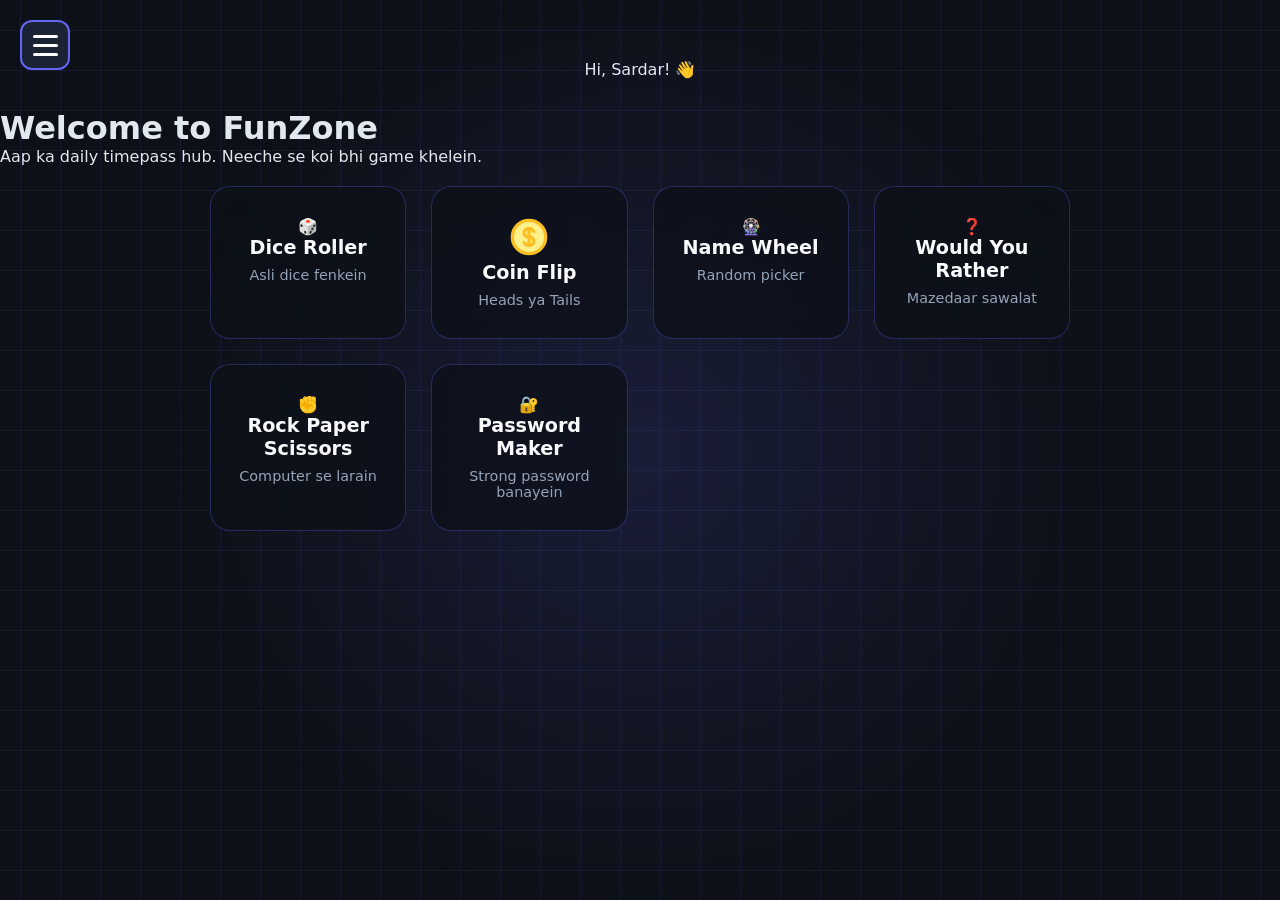
==== index.html @ 813f6669 "Update index.html" ====
<!DOCTYPE html>
<html lang="ur">
<head>
  <meta charset="UTF-8">
  <meta name="viewport" content="width=device-width, initial-scale=1">
  <title>FunZone — Dashboard</title>
  <link rel="icon" href="data:image/svg+xml,<svg xmlns=%22http://www.w3.org/2000/svg%22 viewBox=%220 0 100 100%22><text y=%22.9em%22 font-size=%2290%22>🎮</text></svg>">
  <link rel="stylesheet" href="style.css">
</head>
<body>

  <!-- SIDEBAR (Left Menu) -->
  <aside class="sidebar" id="sidebar">
    <div class="sidebar-logo">
      <span class="logo-icon">🎮</span> FunZone
    </div>
    
    <div class="sidebar-menu">
      <p class="menu-title">GENERAL</p>
      <a href="index.html" class="nav-link active">🏠 Home</a>
      <a href="dice/index.html" class="nav-link">🎲 Dice Roller</a>
      <a href="coin/index.html" class="nav-link">
        <!-- SVG Coin Icon taake har device par dikhe -->
        <svg width="18" height="18" viewBox="0 0 24 24" fill="none" stroke="currentColor" stroke-width="2" style="margin-right: 10px;"><circle cx="12" cy="12" r="10"></circle><path d="M12 6v12M15 9.5c0-1.5-1.5-2.5-3-2.5s-3 1-3 2.5 1.5 2.5 3 2.5 3 1 3 2.5-1.5 2.5-3 2.5-3-1-3-2.5"></path></svg>
        Coin Flip
      </a>
      <a href="wheel/index.html" class="nav-link">🎡 Name Wheel</a>
      <a href="wyr/index.html" class="nav-link">❓ Would You Rather</a>
      <a href="rps/index.html" class="nav-link">✊ Rock Paper Scissors</a>
      <a href="password/index.html" class="nav-link">🔐 Password Maker</a>

      <p class="menu-title" style="margin-top: 30px;">SETTINGS</p>
      
      <!-- Dark Mode Toggle -->
      <div class="theme-toggle-container">
        <span>🌙 Dark Mode</span>
        <label class="theme-switch">
          <input type="checkbox" id="themeCheckbox" onchange="toggleTheme()" checked>
          <span class="slider round"></span>
        </label>
      </div>
    </div>
  </aside>

  <!-- MAIN CONTENT AREA -->
  <main class="main-content">
    <!-- TOPBAR -->
    <header class="topbar">
      <button class="menu-btn" onclick="toggleSidebar()">
        <span></span><span></span><span></span>
      </button>
      <div class="topbar-right">
        <span class="user-profile">Hi, Sardar! 👋</span>
      </div>
    </header>

    <!-- DASHBOARD CONTENT -->
    <div class="content-wrapper">
      <h1 class="page-title">Welcome to FunZone</h1>
      <p class="page-subtitle">Aap ka daily timepass hub. Neeche se koi bhi game khelein.</p>

      <div class="grid">
        <a href="dice/index.html" class="card">
          <div class="card-icon">🎲</div>
          <h2>Dice Roller</h2>
          <p>Asli dice fenkein</p>
        </a>
        
        <a href="coin/index.html" class="card">
          <div class="card-icon">
            <!-- SVG Coin Icon -->
            <svg width="40" height="40" viewBox="0 0 24 24" fill="none" stroke="#fbbf24" stroke-width="2"><circle cx="12" cy="12" r="10" fill="#fef08a"></circle><path d="M12 6v12M15 9.5c0-1.5-1.5-2.5-3-2.5s-3 1-3 2.5 1.5 2.5 3 2.5 3 1 3 2.5-1.5 2.5-3 2.5-3-1-3-2.5"></path></svg>
          </div>
          <h2>Coin Flip</h2>
          <p>Heads ya Tails</p>
        </a>

        <a href="wheel/index.html" class="card">
          <div class="card-icon">🎡</div>
          <h2>Name Wheel</h2>
          <p>Random picker</p>
        </a>

        <a href="wyr/index.html" class="card">
          <div class="card-icon">❓</div>
          <h2>Would You Rather</h2>
          <p>Mazedaar sawalat</p>
        </a>

        <a href="rps/index.html" class="card">
          <div class="card-icon">✊</div>
          <h2>Rock Paper Scissors</h2>
          <p>Computer se larain</p>
        </a>

        <a href="password/index.html" class="card">
          <div class="card-icon">🔐</div>
          <h2>Password Maker</h2>
          <p>Strong password banayein</p>
        </a>
      </div>
    </div>
  </main>

  <!-- Overlay for Mobile -->
  <div class="overlay" id="overlay" onclick="toggleSidebar()"></div>

  <script>
    // Sidebar Toggle
    function toggleSidebar() {
      document.getElementById('sidebar').classList.toggle('active');
      document.getElementById('overlay').classList.toggle('active');
    }

    // Theme Toggle
    function toggleTheme() {
      const isDarkMode = document.getElementById('themeCheckbox').checked;
      if (isDarkMode) {
        document.body.classList.remove('light-mode');
        localStorage.setItem('theme', 'dark');
      } else {
        document.body.classList.add('light-mode');
        localStorage.setItem('theme', 'light');
      }
    }

    // Load Theme on Start
    window.onload = function() {
      const savedTheme = localStorage.getItem('theme');
      if (savedTheme === 'light') {
        document.body.classList.add('light-mode');
        document.getElementById('themeCheckbox').checked = false;
      }
    };
  </script>
</body>
</html>
---- style.css ----
* { margin: 0; padding: 0; box-sizing: border-box; }

/* --- DARK MODE (Default) --- */
body {
  font-family: 'Segoe UI', system-ui, sans-serif;
  background-color: #0d1117;
  color: #e2e8f0;
  min-height: 100vh;
  overflow-x: hidden;
  transition: background-color 0.4s, color 0.4s;
  
  background-image: 
    linear-gradient(rgba(99, 102, 241, 0.1) 1px, transparent 1px),
    linear-gradient(90deg, rgba(99, 102, 241, 0.1) 1px, transparent 1px);
  background-size: 40px 40px;
  background-position: center center;
  background-attachment: fixed;
}

body::before {
  content: ''; position: fixed; top: 50%; left: 50%; transform: translate(-50%, -50%);
  width: 100vw; height: 100vh; background: radial-gradient(circle at center, rgba(99, 102, 241, 0.15) 0%, transparent 60%);
  z-index: -1; pointer-events: none; transition: opacity 0.4s;
}

/* --- LIGHT MODE (Colourful) --- */
body.light-mode {
  background-color: #f0f4f8;
  color: #0f172a;
  background-image: 
    linear-gradient(rgba(99, 102, 241, 0.2) 1px, transparent 1px),
    linear-gradient(90deg, rgba(99, 102, 241, 0.2) 1px, transparent 1px),
    linear-gradient(135deg, #e0e7ff 0%, #fce7f3 100%);
}
body.light-mode::before { opacity: 0; }

/* --- CLEAN 3-LINES MENU BUTTON --- */
.menu-btn {
  position: fixed; 
  top: 20px; 
  left: 20px;
  width: 50px; 
  height: 50px;
  background: rgba(30, 41, 59, 0.8); 
  border: 2px solid #6366f1; 
  border-radius: 12px;
  display: flex; 
  flex-direction: column; 
  justify-content: center; 
  align-items: center;
  gap: 6px; 
  cursor: pointer;
  z-index: 90; 
  transition: 0.3s; 
  backdrop-filter: blur(5px);
}
.menu-btn span {
  display: block; 
  width: 25px; 
  height: 3px;
  background-color: white; 
  border-radius: 3px;
  transition: 0.3s;
}
.menu-btn:hover { background: #6366f1; transform: scale(1.05); }
body.light-mode .menu-btn { background: rgba(255, 255, 255, 0.8); }
body.light-mode .menu-btn span { background-color: #0f172a; }
body.light-mode .menu-btn:hover span { background-color: white; }

/* --- SIDEBAR (Left Side Menu) --- */
.sidebar {
  position: fixed; 
  top: 0; 
  left: -300px; /* Shuru mein screen se bahar chupa hua */
  width: 280px; 
  height: 100vh;
  background: rgba(15, 23, 42, 0.95); 
  backdrop-filter: blur(15px);
  border-right: 2px solid #6366f1;
  z-index: 100; 
  transition: left 0.3s ease-in-out;
  padding: 20px; 
  display: flex; 
  flex-direction: column;
}
.sidebar.active { left: 0; /* Khulne par screen par aayega */ }
body.light-mode .sidebar { background: rgba(255, 255, 255, 0.95); border-right: 2px solid #818cf8; color: #0f172a; }

.sidebar-header { display: flex; justify-content: space-between; align-items: center; margin-bottom: 30px; }
.sidebar-header h2 { font-size: 1.5rem; }
.close-btn { background: none; border: none; color: inherit; font-size: 1.5rem; cursor: pointer; transition: 0.2s; }
.close-btn:hover { color: #ef4444; }

.side-link {
  display: block; 
  color: #94a3b8; 
  text-decoration: none;
  padding: 15px 10px; 
  border-radius: 8px; 
  font-size: 1.1rem; 
  margin-bottom: 5px; 
  transition: 0.2s;
}
body.light-mode .side-link { color: #334155; }
.side-link:hover { background: rgba(99, 102, 241, 0.2); color: #818cf8; padding-left: 20px; }

/* --- OVERLAY (Peeche ka kala parda) --- */
.overlay {
  position: fixed; top: 0; left: 0; width: 100vw; height: 100vh;
  background: rgba(0, 0, 0, 0.6); z-index: 95;
  opacity: 0; pointer-events: none; transition: 0.3s;
}
.overlay.active { opacity: 1; pointer-events: all; }

/* --- THEME TOGGLE SWITCH (iPhone jaisa) --- */
.theme-switch-wrapper {
  display: flex; justify-content: space-between; align-items: center;
  font-size: 1.2rem; font-weight: bold; padding: 10px 5px;
}
.theme-switch { position: relative; display: inline-block; width: 60px; height: 34px; }
.theme-switch input { opacity: 0; width: 0; height: 0; }
.slider {
  position: absolute; cursor: pointer; top: 0; left: 0; right: 0; bottom: 0;
  background-color: #94a3b8; transition: .4s; border-radius: 34px;
}
.slider:before {
  position: absolute; content: ""; height: 26px; width: 26px;
  left: 4px; bottom: 4px; background-color: white;
  transition: .4s; border-radius: 50%; box-shadow: 0 2px 5px rgba(0,0,0,0.3);
}
input:checked + .slider { background-color: #6366f1; }
input:checked + .slider:before { transform: translateX(26px); }

/* --- HEADER --- */
header { text-align: center; padding: 60px 20px 30px; position: relative; z-index: 1; }
header h1 {
  font-size: 3.5rem; margin-bottom: 10px; font-weight: 800;
  background: linear-gradient(to right, #818cf8, #e879f9);
  -webkit-background-clip: text; -webkit-text-fill-color: transparent;
  text-shadow: 0 0 30px rgba(129, 140, 248, 0.3);
}
header p { color: #94a3b8; font-size: 1.2rem; letter-spacing: 1px; }
body.light-mode header p { color: #475569; }

/* --- CARDS & GRID --- */
.grid { display: grid; grid-template-columns: repeat(auto-fill, minmax(180px, 1fr)); gap: 25px; max-width: 900px; margin: 0 auto; padding: 20px; position: relative; z-index: 1; }

.card {
  background: rgba(13, 17, 23, 0.7); backdrop-filter: blur(10px);
  border-radius: 20px; padding: 30px 20px; text-align: center; text-decoration: none; color: inherit;
  border: 1px solid rgba(99, 102, 241, 0.3); transition: all 0.4s cubic-bezier(0.175, 0.885, 0.32, 1.275);
}
body.light-mode .card { background: rgba(255, 255, 255, 0.7); border-color: rgba(99, 102, 241, 0.2); box-shadow: 0 4px 15px rgba(0,0,0,0.05); }
.card:hover { transform: translateY(-10px); border-color: rgba(232, 121, 249, 0.8); box-shadow: 0 15px 30px rgba(0, 0, 0, 0.2), 0 0 20px rgba(99, 102, 241, 0.3); }
.card .icon { font-size: 3rem; display: block; margin-bottom: 15px; transition: transform 0.3s; }
.card:hover .icon { transform: scale(1.2) rotate(10deg); }
.card h2 { font-size: 1.2rem; margin-bottom: 8px; color: #f8fafc; font-weight: 600; }
body.light-mode .card h2 { color: #1e293b; }
.card p { font-size: 0.9rem; color: #94a3b8; }
body.light-mode .card p { color: #64748b; }

footer { text-align: center; padding: 40px; color: #64748b; font-size: 0.9rem; margin-top: 40px; position: relative; z-index: 1; }
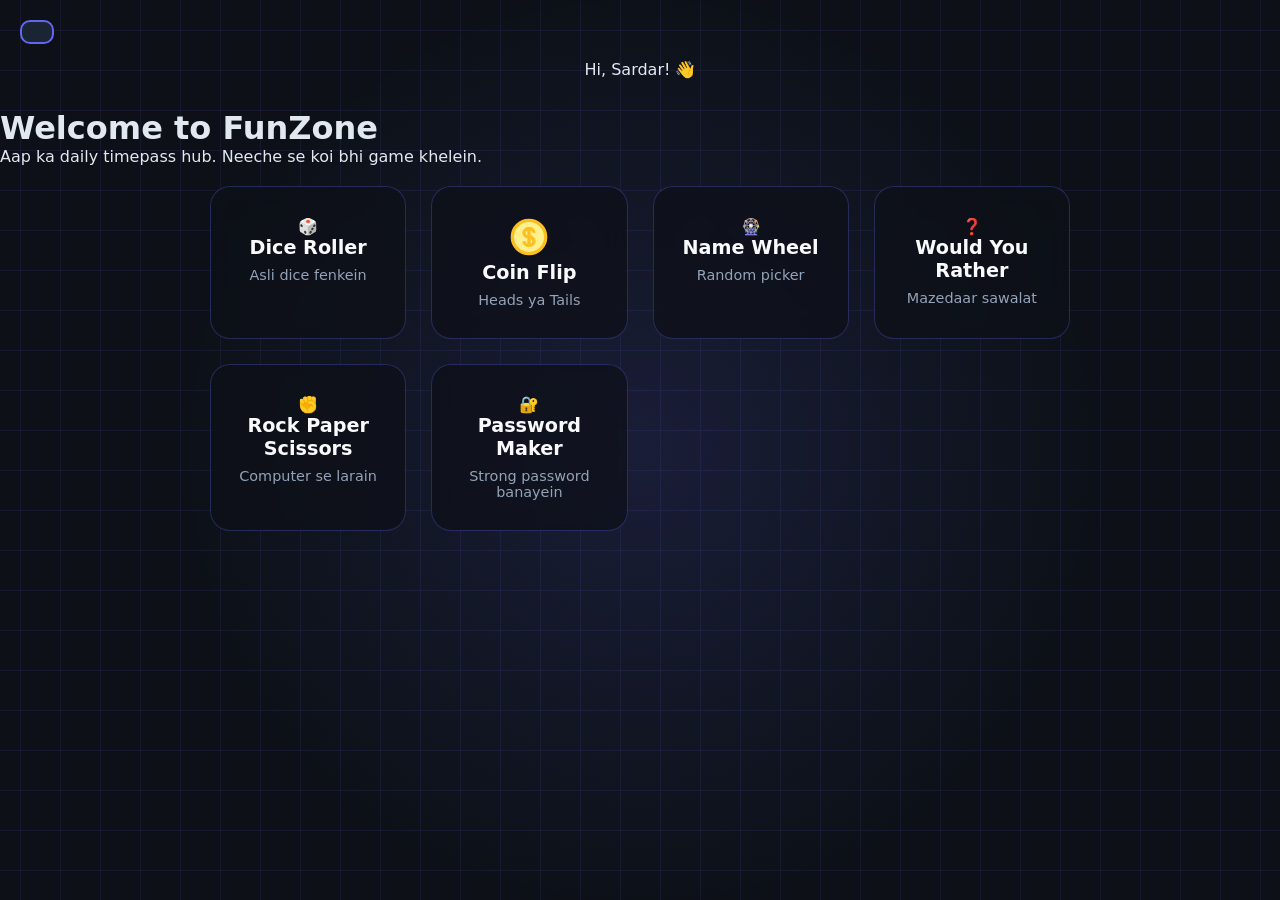
==== commit 11fe69a9: "Refactor sidebar and update menu structure" ====
--- a/index.html
+++ b/index.html
@@ -12,33 +12,61 @@
   <!-- SIDEBAR (Left Menu) -->
   <aside class="sidebar" id="sidebar">
     <div class="sidebar-logo">
-      <span class="logo-icon">🎮</span> FunZone
+      🎮 FunZone
     </div>
     
     <div class="sidebar-menu">
-      <p class="menu-title">GENERAL</p>
-      <a href="index.html" class="nav-link active">🏠 Home</a>
-      <a href="dice/index.html" class="nav-link">🎲 Dice Roller</a>
+      
+      <!-- MAIN SECTION -->
+      <p class="menu-title">MAIN</p>
+      <a href="index.html" class="nav-link active">
+        <svg viewBox="0 0 24 24" fill="none" stroke="currentColor" stroke-width="2"><path d="M3 9l9-7 9 7v11a2 2 0 0 1-2 2H5a2 2 0 0 1-2-2z"></path><polyline points="9 22 9 12 15 12 15 22"></polyline></svg>
+        Home
+      </a>
+
+      <!-- GAMES SECTION -->
+      <p class="menu-title" style="margin-top: 25px;">GAMES</p>
+      <a href="dice/index.html" class="nav-link">
+        <svg viewBox="0 0 24 24" fill="none" stroke="currentColor" stroke-width="2"><rect x="3" y="3" width="18" height="18" rx="2" ry="2"></rect><circle cx="8.5" cy="8.5" r="1.5" fill="currentColor"></circle><circle cx="15.5" cy="15.5" r="1.5" fill="currentColor"></circle><circle cx="12" cy="12" r="1.5" fill="currentColor"></circle></svg>
+        Dice Roller
+      </a>
       <a href="coin/index.html" class="nav-link">
-        <!-- SVG Coin Icon taake har device par dikhe -->
-        <svg width="18" height="18" viewBox="0 0 24 24" fill="none" stroke="currentColor" stroke-width="2" style="margin-right: 10px;"><circle cx="12" cy="12" r="10"></circle><path d="M12 6v12M15 9.5c0-1.5-1.5-2.5-3-2.5s-3 1-3 2.5 1.5 2.5 3 2.5 3 1 3 2.5-1.5 2.5-3 2.5-3-1-3-2.5"></path></svg>
+        <svg viewBox="0 0 24 24" fill="none" stroke="currentColor" stroke-width="2"><circle cx="12" cy="12" r="10"></circle><path d="M12 6v12M15 9.5c0-1.5-1.5-2.5-3-2.5s-3 1-3 2.5 1.5 2.5 3 2.5 3 1 3 2.5-1.5 2.5-3 2.5-3-1-3-2.5"></path></svg>
         Coin Flip
       </a>
-      <a href="wheel/index.html" class="nav-link">🎡 Name Wheel</a>
-      <a href="wyr/index.html" class="nav-link">❓ Would You Rather</a>
-      <a href="rps/index.html" class="nav-link">✊ Rock Paper Scissors</a>
-      <a href="password/index.html" class="nav-link">🔐 Password Maker</a>
+      <a href="wheel/index.html" class="nav-link">
+        <svg viewBox="0 0 24 24" fill="none" stroke="currentColor" stroke-width="2"><circle cx="12" cy="12" r="10"></circle><path d="M12 2v20M2 12h20M4.93 4.93l14.14 14.14M19.07 4.93L4.93 19.07"></path></svg>
+        Name Wheel
+      </a>
+      <a href="wyr/index.html" class="nav-link">
+        <svg viewBox="0 0 24 24" fill="none" stroke="currentColor" stroke-width="2"><circle cx="12" cy="12" r="10"></circle><path d="M9.09 9a3 3 0 0 1 5.83 1c0 2-3 3-3 3"></path><line x1="12" y1="17" x2="12.01" y2="17"></line></svg>
+        Would You Rather
+      </a>
+      <a href="rps/index.html" class="nav-link">
+        <svg viewBox="0 0 24 24" fill="none" stroke="currentColor" stroke-width="2"><path d="M18 11V6a2 2 0 0 0-2-2v0a2 2 0 0 0-2 2v5"></path><path d="M14 10V4a2 2 0 0 0-2-2v0a2 2 0 0 0-2 2v6"></path><path d="M10 10.5V6a2 2 0 0 0-2-2v0a2 2 0 0 0-2 2v8"></path><path d="M18 8a2 2 0 1 1 4 0v6a8 8 0 0 1-8 8h-2c-2.8 0-4.5-.86-5.99-2.34l-3.6-3.6a2 2 0 0 1 2.83-2.82L7 15"></path></svg>
+        Rock Paper Scissors
+      </a>
 
-      <p class="menu-title" style="margin-top: 30px;">SETTINGS</p>
-      
-      <!-- Dark Mode Toggle -->
+      <!-- TOOLS SECTION -->
+      <p class="menu-title" style="margin-top: 25px;">TOOLS</p>
+      <a href="password/index.html" class="nav-link">
+        <svg viewBox="0 0 24 24" fill="none" stroke="currentColor" stroke-width="2"><rect x="3" y="11" width="18" height="11" rx="2" ry="2"></rect><path d="M7 11V7a5 5 0 0 1 10 0v4"></path></svg>
+        Password Maker
+      </a>
+
+      <!-- SETTINGS SECTION -->
+      <p class="menu-title" style="margin-top: 25px;">SETTINGS</p>
       <div class="theme-toggle-container">
-        <span>🌙 Dark Mode</span>
+        <span style="display: flex; align-items: center; gap: 12px; color: var(--text-muted); font-weight: 500;">
+          <svg style="width: 20px; height: 20px;" viewBox="0 0 24 24" fill="none" stroke="currentColor" stroke-width="2"><path d="M21 12.79A9 9 0 1 1 11.21 3 7 7 0 0 0 21 12.79z"></path></svg>
+          Dark Mode
+        </span>
         <label class="theme-switch">
           <input type="checkbox" id="themeCheckbox" onchange="toggleTheme()" checked>
           <span class="slider round"></span>
         </label>
       </div>
+
     </div>
   </aside>
 
@@ -68,7 +96,6 @@
         
         <a href="coin/index.html" class="card">
           <div class="card-icon">
-            <!-- SVG Coin Icon -->
             <svg width="40" height="40" viewBox="0 0 24 24" fill="none" stroke="#fbbf24" stroke-width="2"><circle cx="12" cy="12" r="10" fill="#fef08a"></circle><path d="M12 6v12M15 9.5c0-1.5-1.5-2.5-3-2.5s-3 1-3 2.5 1.5 2.5 3 2.5 3 1 3 2.5-1.5 2.5-3 2.5-3-1-3-2.5"></path></svg>
           </div>
           <h2>Coin Flip</h2>
@@ -106,13 +133,11 @@
   <div class="overlay" id="overlay" onclick="toggleSidebar()"></div>
 
   <script>
-    // Sidebar Toggle
     function toggleSidebar() {
       document.getElementById('sidebar').classList.toggle('active');
       document.getElementById('overlay').classList.toggle('active');
     }
 
-    // Theme Toggle
     function toggleTheme() {
       const isDarkMode = document.getElementById('themeCheckbox').checked;
       if (isDarkMode) {
@@ -124,7 +149,6 @@
       }
     }
 
-    // Load Theme on Start
     window.onload = function() {
       const savedTheme = localStorage.getItem('theme');
       if (savedTheme === 'light') {
--- a/style.css
+++ b/style.css
@@ -25,81 +25,45 @@
 
 /* --- LIGHT MODE (Colourful) --- */
 body.light-mode {
-  background-color: #f0f4f8;
+  background-color: #f0f4f8; /* Halka neela/safed */
   color: #0f172a;
   background-image: 
     linear-gradient(rgba(99, 102, 241, 0.2) 1px, transparent 1px),
     linear-gradient(90deg, rgba(99, 102, 241, 0.2) 1px, transparent 1px),
-    linear-gradient(135deg, #e0e7ff 0%, #fce7f3 100%);
+    linear-gradient(135deg, #e0e7ff 0%, #fce7f3 100%); /* Colourful Gradient */
 }
 body.light-mode::before { opacity: 0; }
 
-/* --- CLEAN 3-LINES MENU BUTTON --- */
+/* --- MENU BUTTON (Hamburger) --- */
 .menu-btn {
-  position: fixed; 
-  top: 20px; 
-  left: 20px;
-  width: 50px; 
-  height: 50px;
-  background: rgba(30, 41, 59, 0.8); 
-  border: 2px solid #6366f1; 
-  border-radius: 12px;
-  display: flex; 
-  flex-direction: column; 
-  justify-content: center; 
-  align-items: center;
-  gap: 6px; 
-  cursor: pointer;
-  z-index: 90; 
-  transition: 0.3s; 
-  backdrop-filter: blur(5px);
-}
-.menu-btn span {
-  display: block; 
-  width: 25px; 
-  height: 3px;
-  background-color: white; 
-  border-radius: 3px;
-  transition: 0.3s;
+  position: fixed; top: 20px; left: 20px;
+  background: rgba(30, 41, 59, 0.8); color: white;
+  border: 2px solid #6366f1; padding: 10px 15px;
+  font-size: 1.5rem; border-radius: 10px; cursor: pointer;
+  z-index: 90; transition: 0.3s; backdrop-filter: blur(5px);
 }
 .menu-btn:hover { background: #6366f1; transform: scale(1.05); }
-body.light-mode .menu-btn { background: rgba(255, 255, 255, 0.8); }
-body.light-mode .menu-btn span { background-color: #0f172a; }
-body.light-mode .menu-btn:hover span { background-color: white; }
+body.light-mode .menu-btn { background: rgba(255, 255, 255, 0.8); color: #0f172a; }
 
 /* --- SIDEBAR (Left Side Menu) --- */
 .sidebar {
-  position: fixed; 
-  top: 0; 
-  left: -300px; /* Shuru mein screen se bahar chupa hua */
-  width: 280px; 
-  height: 100vh;
-  background: rgba(15, 23, 42, 0.95); 
-  backdrop-filter: blur(15px);
+  position: fixed; top: 0; left: -300px; /* Shuru mein screen se bahar */
+  width: 280px; height: 100vh;
+  background: rgba(15, 23, 42, 0.95); backdrop-filter: blur(15px);
   border-right: 2px solid #6366f1;
-  z-index: 100; 
-  transition: left 0.3s ease-in-out;
-  padding: 20px; 
-  display: flex; 
-  flex-direction: column;
+  z-index: 100; transition: 0.3s ease-in-out;
+  padding: 20px; display: flex; flex-direction: column;
 }
 .sidebar.active { left: 0; /* Khulne par screen par aayega */ }
 body.light-mode .sidebar { background: rgba(255, 255, 255, 0.95); border-right: 2px solid #818cf8; color: #0f172a; }
 
 .sidebar-header { display: flex; justify-content: space-between; align-items: center; margin-bottom: 30px; }
 .sidebar-header h2 { font-size: 1.5rem; }
-.close-btn { background: none; border: none; color: inherit; font-size: 1.5rem; cursor: pointer; transition: 0.2s; }
-.close-btn:hover { color: #ef4444; }
+.close-btn { background: none; border: none; color: inherit; font-size: 1.5rem; cursor: pointer; }
 
 .side-link {
-  display: block; 
-  color: #94a3b8; 
-  text-decoration: none;
-  padding: 15px 10px; 
-  border-radius: 8px; 
-  font-size: 1.1rem; 
-  margin-bottom: 5px; 
-  transition: 0.2s;
+  display: block; color: #94a3b8; text-decoration: none;
+  padding: 15px 10px; border-radius: 8px; font-size: 1.1rem; margin-bottom: 5px; transition: 0.2s;
 }
 body.light-mode .side-link { color: #334155; }
 .side-link:hover { background: rgba(99, 102, 241, 0.2); color: #818cf8; padding-left: 20px; }
@@ -117,8 +81,10 @@
   display: flex; justify-content: space-between; align-items: center;
   font-size: 1.2rem; font-weight: bold; padding: 10px 5px;
 }
+
 .theme-switch { position: relative; display: inline-block; width: 60px; height: 34px; }
 .theme-switch input { opacity: 0; width: 0; height: 0; }
+
 .slider {
   position: absolute; cursor: pointer; top: 0; left: 0; right: 0; bottom: 0;
   background-color: #94a3b8; transition: .4s; border-radius: 34px;
@@ -128,7 +94,7 @@
   left: 4px; bottom: 4px; background-color: white;
   transition: .4s; border-radius: 50%; box-shadow: 0 2px 5px rgba(0,0,0,0.3);
 }
-input:checked + .slider { background-color: #6366f1; }
+input:checked + .slider { background-color: #6366f1; } /* ON hone par Neela */
 input:checked + .slider:before { transform: translateX(26px); }
 
 /* --- HEADER --- */
@@ -159,4 +125,5 @@
 .card p { font-size: 0.9rem; color: #94a3b8; }
 body.light-mode .card p { color: #64748b; }
 
+/* Footer */
 footer { text-align: center; padding: 40px; color: #64748b; font-size: 0.9rem; margin-top: 40px; position: relative; z-index: 1; }
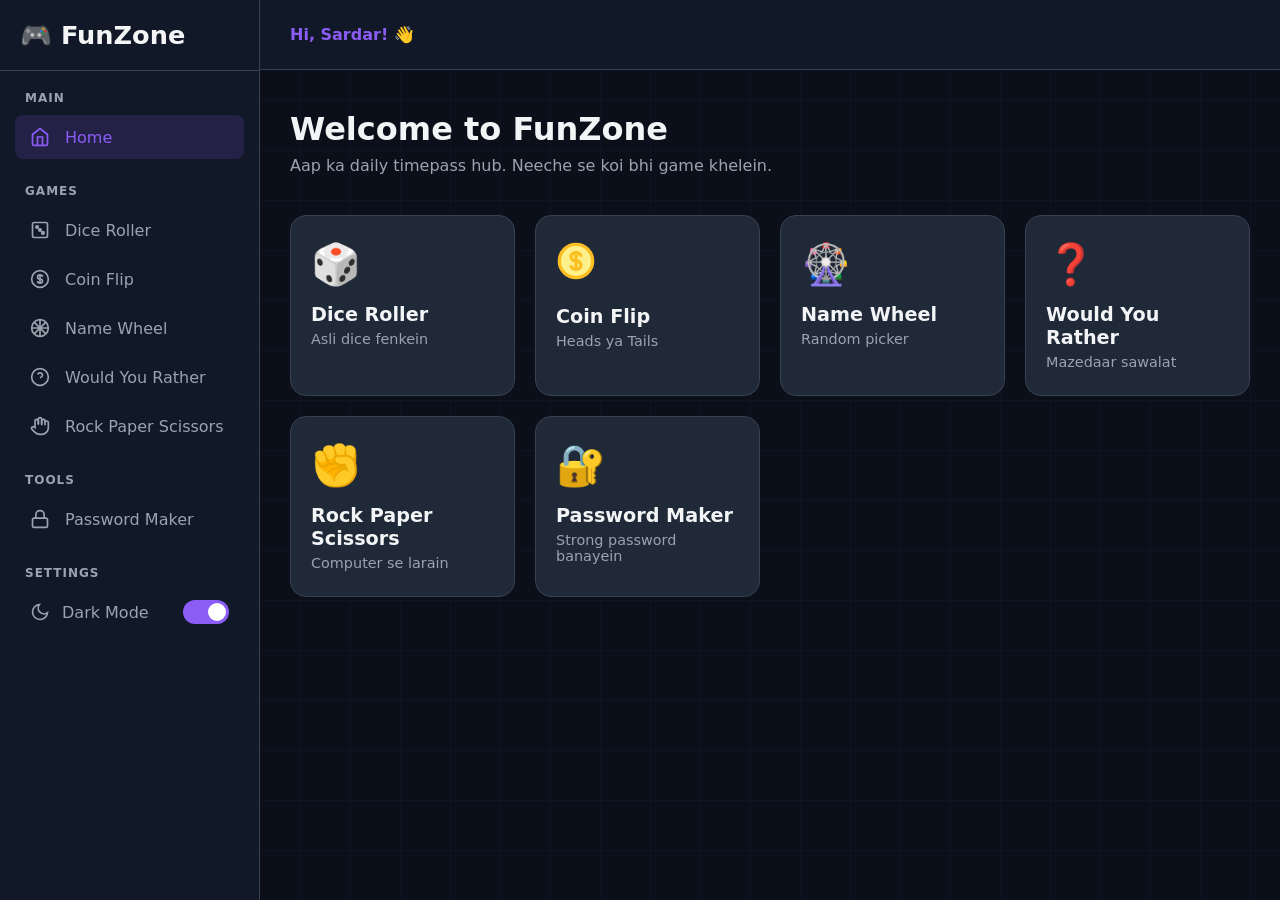
==== commit 4d9cbebd: "Update index.html" ====
--- a/index.html
+++ b/index.html
@@ -72,7 +72,6 @@
 
   <!-- MAIN CONTENT AREA -->
   <main class="main-content">
-    <!-- TOPBAR -->
     <header class="topbar">
       <button class="menu-btn" onclick="toggleSidebar()">
         <span></span><span></span><span></span>
@@ -82,7 +81,6 @@
       </div>
     </header>
 
-    <!-- DASHBOARD CONTENT -->
     <div class="content-wrapper">
       <h1 class="page-title">Welcome to FunZone</h1>
       <p class="page-subtitle">Aap ka daily timepass hub. Neeche se koi bhi game khelein.</p>
@@ -129,7 +127,6 @@
     </div>
   </main>
 
-  <!-- Overlay for Mobile -->
   <div class="overlay" id="overlay" onclick="toggleSidebar()"></div>
 
   <script>
--- a/style.css
+++ b/style.css
@@ -1,129 +1,131 @@
-* { margin: 0; padding: 0; box-sizing: border-box; }
+* { margin: 0; padding: 0; box-sizing: border-box; font-family: 'Segoe UI', system-ui, sans-serif; }
 
-/* --- DARK MODE (Default) --- */
-body {
-  font-family: 'Segoe UI', system-ui, sans-serif;
-  background-color: #0d1117;
-  color: #e2e8f0;
-  min-height: 100vh;
-  overflow-x: hidden;
-  transition: background-color 0.4s, color 0.4s;
-  
-  background-image: 
-    linear-gradient(rgba(99, 102, 241, 0.1) 1px, transparent 1px),
-    linear-gradient(90deg, rgba(99, 102, 241, 0.1) 1px, transparent 1px);
-  background-size: 40px 40px;
-  background-position: center center;
-  background-attachment: fixed;
+:root {
+  --bg-main: #0b0f19;
+  --bg-sidebar: #111827;
+  --bg-card: #1f2937;
+  --text-main: #f3f4f6;
+  --text-muted: #9ca3af;
+  --accent: #8b5cf6;
+  --border-color: #374151;
+  --grid-color: rgba(139, 92, 246, 0.05);
 }
 
-body::before {
-  content: ''; position: fixed; top: 50%; left: 50%; transform: translate(-50%, -50%);
-  width: 100vw; height: 100vh; background: radial-gradient(circle at center, rgba(99, 102, 241, 0.15) 0%, transparent 60%);
-  z-index: -1; pointer-events: none; transition: opacity 0.4s;
+body.light-mode {
+  --bg-main: #f3f4f6;
+  --bg-sidebar: #ffffff;
+  --bg-card: #ffffff;
+  --text-main: #111827;
+  --text-muted: #6b7280;
+  --accent: #6366f1;
+  --border-color: #e5e7eb;
+  --grid-color: rgba(99, 102, 241, 0.08);
 }
 
-/* --- LIGHT MODE (Colourful) --- */
-body.light-mode {
-  background-color: #f0f4f8; /* Halka neela/safed */
-  color: #0f172a;
+body {
+  background-color: var(--bg-main);
+  color: var(--text-main);
+  transition: background-color 0.3s, color 0.3s;
+  min-height: 100vh;
   background-image: 
-    linear-gradient(rgba(99, 102, 241, 0.2) 1px, transparent 1px),
-    linear-gradient(90deg, rgba(99, 102, 241, 0.2) 1px, transparent 1px),
-    linear-gradient(135deg, #e0e7ff 0%, #fce7f3 100%); /* Colourful Gradient */
+    linear-gradient(var(--grid-color) 1px, transparent 1px),
+    linear-gradient(90deg, var(--grid-color) 1px, transparent 1px);
+  background-size: 50px 50px;
 }
-body.light-mode::before { opacity: 0; }
 
-/* --- MENU BUTTON (Hamburger) --- */
+/* --- SIDEBAR DESIGN --- */
+.sidebar {
+  position: fixed; top: 0; left: 0; width: 260px; height: 100vh;
+  background-color: var(--bg-sidebar); border-right: 1px solid var(--border-color);
+  padding: 20px 0; display: flex; flex-direction: column;
+  transition: transform 0.3s ease; z-index: 1000;
+}
+
+.sidebar-logo {
+  font-size: 1.6rem; font-weight: 800; padding: 0 20px 20px;
+  border-bottom: 1px solid var(--border-color);
+  display: flex; align-items: center; gap: 10px;
+  color: var(--text-main);
+}
+
+.sidebar-menu { padding: 20px 15px; overflow-y: auto; flex: 1; }
+.sidebar-menu::-webkit-scrollbar { width: 5px; }
+.sidebar-menu::-webkit-scrollbar-thumb { background: var(--border-color); border-radius: 5px; }
+
+.menu-title {
+  font-size: 0.75rem; color: var(--text-muted); font-weight: 700;
+  letter-spacing: 1px; margin-bottom: 10px; padding-left: 10px;
+}
+
+.nav-link {
+  display: flex; align-items: center; padding: 12px 15px;
+  color: var(--text-muted); text-decoration: none; border-radius: 8px;
+  margin-bottom: 5px; font-weight: 500; font-size: 1rem; transition: all 0.2s;
+}
+
+.nav-link svg { width: 20px; height: 20px; margin-right: 15px; }
+
+.nav-link:hover, .nav-link.active {
+  background-color: rgba(139, 92, 246, 0.15); color: var(--accent);
+}
+
+/* --- TOGGLE SWITCH --- */
+.theme-toggle-container {
+  display: flex; justify-content: space-between; align-items: center;
+  padding: 10px 15px; font-weight: 600;
+}
+.theme-switch { position: relative; display: inline-block; width: 46px; height: 24px; }
+.theme-switch input { opacity: 0; width: 0; height: 0; }
+.slider { position: absolute; cursor: pointer; top: 0; left: 0; right: 0; bottom: 0; background-color: #4b5563; transition: .4s; border-radius: 34px; }
+.slider:before { position: absolute; content: ""; height: 18px; width: 18px; left: 3px; bottom: 3px; background-color: white; transition: .4s; border-radius: 50%; }
+input:checked + .slider { background-color: var(--accent); }
+input:checked + .slider:before { transform: translateX(22px); }
+
+/* --- MAIN CONTENT AREA --- */
+.main-content { margin-left: 260px; min-height: 100vh; transition: margin-left 0.3s ease; }
+
+/* --- TOPBAR --- */
+.topbar {
+  height: 70px; background-color: var(--bg-sidebar); border-bottom: 1px solid var(--border-color);
+  display: flex; justify-content: space-between; align-items: center; padding: 0 30px;
+  position: sticky; top: 0; z-index: 100;
+}
 .menu-btn {
-  position: fixed; top: 20px; left: 20px;
-  background: rgba(30, 41, 59, 0.8); color: white;
-  border: 2px solid #6366f1; padding: 10px 15px;
-  font-size: 1.5rem; border-radius: 10px; cursor: pointer;
-  z-index: 90; transition: 0.3s; backdrop-filter: blur(5px);
+  display: none; background: none; border: none; cursor: pointer;
+  flex-direction: column; gap: 5px;
 }
-.menu-btn:hover { background: #6366f1; transform: scale(1.05); }
-body.light-mode .menu-btn { background: rgba(255, 255, 255, 0.8); color: #0f172a; }
+.menu-btn span { width: 25px; height: 3px; background-color: var(--text-main); border-radius: 3px; }
+.user-profile { font-weight: bold; color: var(--accent); }
 
-/* --- SIDEBAR (Left Side Menu) --- */
-.sidebar {
-  position: fixed; top: 0; left: -300px; /* Shuru mein screen se bahar */
-  width: 280px; height: 100vh;
-  background: rgba(15, 23, 42, 0.95); backdrop-filter: blur(15px);
-  border-right: 2px solid #6366f1;
-  z-index: 100; transition: 0.3s ease-in-out;
-  padding: 20px; display: flex; flex-direction: column;
+/* --- CONTENT --- */
+.content-wrapper { padding: 40px 30px; }
+.page-title { font-size: 2rem; margin-bottom: 8px; font-weight: 800; }
+.page-subtitle { color: var(--text-muted); margin-bottom: 40px; }
+
+/* --- CARDS GRID --- */
+.grid { display: grid; grid-template-columns: repeat(auto-fill, minmax(220px, 1fr)); gap: 20px; }
+.card {
+  background-color: var(--bg-card); border: 1px solid var(--border-color);
+  border-radius: 16px; padding: 25px 20px; text-align: left;
+  text-decoration: none; color: inherit; transition: all 0.3s ease;
+  display: flex; flex-direction: column;
 }
-.sidebar.active { left: 0; /* Khulne par screen par aayega */ }
-body.light-mode .sidebar { background: rgba(255, 255, 255, 0.95); border-right: 2px solid #818cf8; color: #0f172a; }
+.card:hover { transform: translateY(-5px); border-color: var(--accent); box-shadow: 0 10px 25px rgba(0,0,0,0.2); }
+.card-icon { font-size: 2.5rem; margin-bottom: 15px; }
+.card h2 { font-size: 1.2rem; margin-bottom: 5px; color: var(--text-main); }
+.card p { font-size: 0.9rem; color: var(--text-muted); }
 
-.sidebar-header { display: flex; justify-content: space-between; align-items: center; margin-bottom: 30px; }
-.sidebar-header h2 { font-size: 1.5rem; }
-.close-btn { background: none; border: none; color: inherit; font-size: 1.5rem; cursor: pointer; }
-
-.side-link {
-  display: block; color: #94a3b8; text-decoration: none;
-  padding: 15px 10px; border-radius: 8px; font-size: 1.1rem; margin-bottom: 5px; transition: 0.2s;
-}
-body.light-mode .side-link { color: #334155; }
-.side-link:hover { background: rgba(99, 102, 241, 0.2); color: #818cf8; padding-left: 20px; }
-
-/* --- OVERLAY (Peeche ka kala parda) --- */
-.overlay {
-  position: fixed; top: 0; left: 0; width: 100vw; height: 100vh;
-  background: rgba(0, 0, 0, 0.6); z-index: 95;
-  opacity: 0; pointer-events: none; transition: 0.3s;
-}
+/* --- OVERLAY FOR MOBILE --- */
+.overlay { position: fixed; top: 0; left: 0; width: 100vw; height: 100vh; background: rgba(0,0,0,0.5); z-index: 999; opacity: 0; pointer-events: none; transition: 0.3s; }
 .overlay.active { opacity: 1; pointer-events: all; }
 
-/* --- THEME TOGGLE SWITCH (iPhone jaisa) --- */
-.theme-switch-wrapper {
-  display: flex; justify-content: space-between; align-items: center;
-  font-size: 1.2rem; font-weight: bold; padding: 10px 5px;
+/* --- MOBILE RESPONSIVE --- */
+@media (max-width: 768px) {
+  .sidebar { transform: translateX(-100%); }
+  .sidebar.active { transform: translateX(0); }
+  .main-content { margin-left: 0; }
+  .menu-btn { display: flex; }
+  .topbar { padding: 0 15px; }
+  .content-wrapper { padding: 20px 15px; }
+  .page-title { font-size: 1.5rem; }
 }
-
-.theme-switch { position: relative; display: inline-block; width: 60px; height: 34px; }
-.theme-switch input { opacity: 0; width: 0; height: 0; }
-
-.slider {
-  position: absolute; cursor: pointer; top: 0; left: 0; right: 0; bottom: 0;
-  background-color: #94a3b8; transition: .4s; border-radius: 34px;
-}
-.slider:before {
-  position: absolute; content: ""; height: 26px; width: 26px;
-  left: 4px; bottom: 4px; background-color: white;
-  transition: .4s; border-radius: 50%; box-shadow: 0 2px 5px rgba(0,0,0,0.3);
-}
-input:checked + .slider { background-color: #6366f1; } /* ON hone par Neela */
-input:checked + .slider:before { transform: translateX(26px); }
-
-/* --- HEADER --- */
-header { text-align: center; padding: 60px 20px 30px; position: relative; z-index: 1; }
-header h1 {
-  font-size: 3.5rem; margin-bottom: 10px; font-weight: 800;
-  background: linear-gradient(to right, #818cf8, #e879f9);
-  -webkit-background-clip: text; -webkit-text-fill-color: transparent;
-  text-shadow: 0 0 30px rgba(129, 140, 248, 0.3);
-}
-header p { color: #94a3b8; font-size: 1.2rem; letter-spacing: 1px; }
-body.light-mode header p { color: #475569; }
-
-/* --- CARDS & GRID --- */
-.grid { display: grid; grid-template-columns: repeat(auto-fill, minmax(180px, 1fr)); gap: 25px; max-width: 900px; margin: 0 auto; padding: 20px; position: relative; z-index: 1; }
-
-.card {
-  background: rgba(13, 17, 23, 0.7); backdrop-filter: blur(10px);
-  border-radius: 20px; padding: 30px 20px; text-align: center; text-decoration: none; color: inherit;
-  border: 1px solid rgba(99, 102, 241, 0.3); transition: all 0.4s cubic-bezier(0.175, 0.885, 0.32, 1.275);
-}
-body.light-mode .card { background: rgba(255, 255, 255, 0.7); border-color: rgba(99, 102, 241, 0.2); box-shadow: 0 4px 15px rgba(0,0,0,0.05); }
-.card:hover { transform: translateY(-10px); border-color: rgba(232, 121, 249, 0.8); box-shadow: 0 15px 30px rgba(0, 0, 0, 0.2), 0 0 20px rgba(99, 102, 241, 0.3); }
-.card .icon { font-size: 3rem; display: block; margin-bottom: 15px; transition: transform 0.3s; }
-.card:hover .icon { transform: scale(1.2) rotate(10deg); }
-.card h2 { font-size: 1.2rem; margin-bottom: 8px; color: #f8fafc; font-weight: 600; }
-body.light-mode .card h2 { color: #1e293b; }
-.card p { font-size: 0.9rem; color: #94a3b8; }
-body.light-mode .card p { color: #64748b; }
-
-/* Footer */
-footer { text-align: center; padding: 40px; color: #64748b; font-size: 0.9rem; margin-top: 40px; position: relative; z-index: 1; }
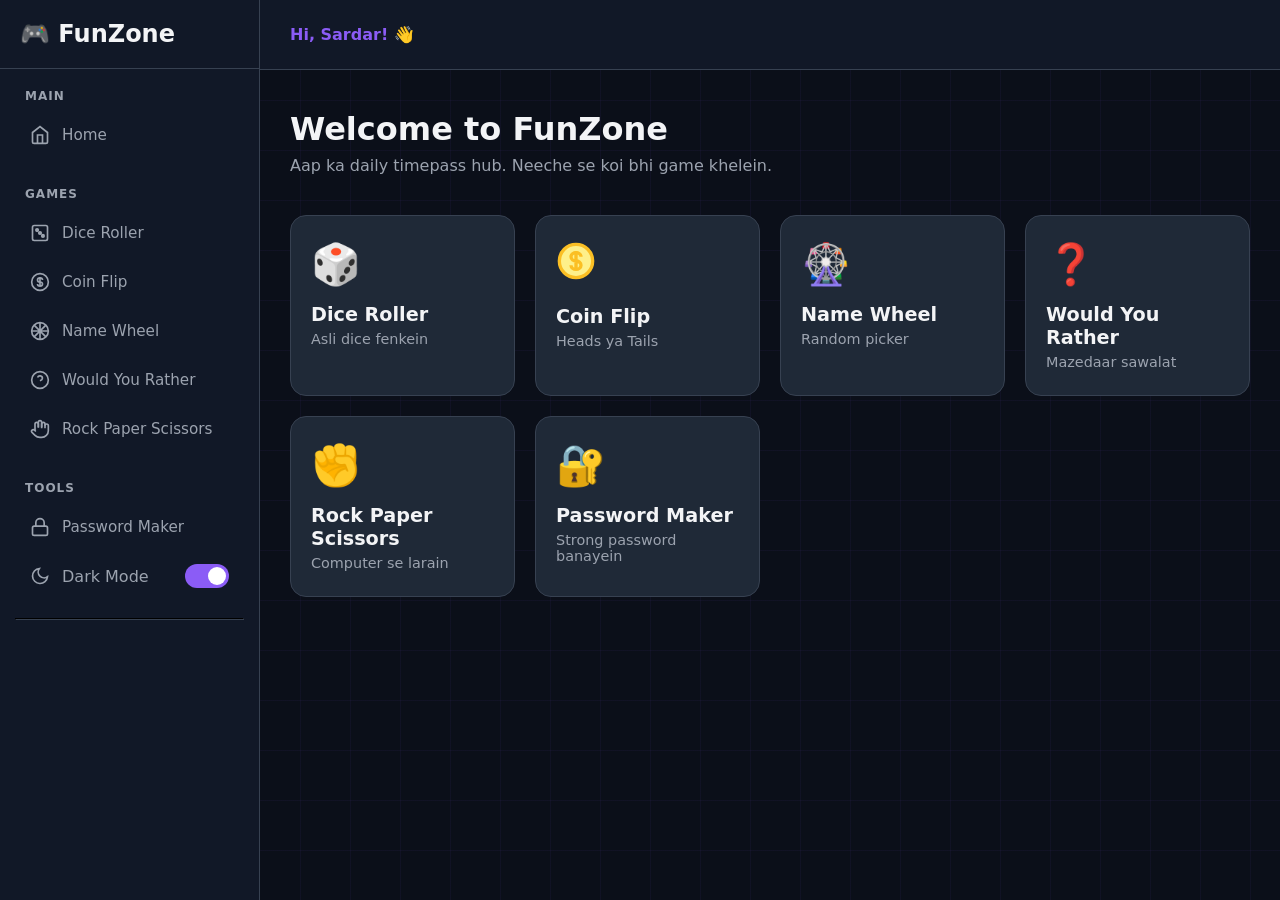
==== commit 2fb8f5b5: "Update index.html" ====
--- a/index.html
+++ b/index.html
@@ -54,9 +54,8 @@
         Password Maker
       </a>
 
-      <!-- SETTINGS SECTION -->
-      <p class="menu-title" style="margin-top: 25px;">SETTINGS</p>
-      <div class="theme-toggle-container">
+                  <!-- UPAR WALA DARK MODE -->
+      <div class="theme-toggle-container" style="margin-bottom: 10px;">
         <span style="display: flex; align-items: center; gap: 12px; color: var(--text-muted); font-weight: 500;">
           <svg style="width: 20px; height: 20px;" viewBox="0 0 24 24" fill="none" stroke="currentColor" stroke-width="2"><path d="M21 12.79A9 9 0 1 1 11.21 3 7 7 0 0 0 21 12.79z"></path></svg>
           Dark Mode
@@ -66,6 +65,9 @@
           <span class="slider round"></span>
         </label>
       </div>
+      <hr style="border-color: var(--border-color); margin: 10px 0 20px 0;">
+
+      <!-- MAIN SECTION -->
 
     </div>
   </aside>
--- a/style.css
+++ b/style.css
@@ -35,88 +35,186 @@
 
 /* --- SIDEBAR DESIGN --- */
 .sidebar {
-  position: fixed; top: 0; left: 0; width: 260px; height: 100vh;
-  background-color: var(--bg-sidebar); border-right: 1px solid var(--border-color);
-  padding: 20px 0; display: flex; flex-direction: column;
-  transition: transform 0.3s ease; z-index: 1000;
+  position: fixed; 
+  top: 0; 
+  left: 0; 
+  width: 260px; /* Fix width */
+  height: 100vh;
+  background-color: var(--bg-sidebar); 
+  border-right: 1px solid var(--border-color);
+  padding: 20px 0; 
+  display: flex; 
+  flex-direction: column;
+  transition: transform 0.3s ease; 
+  z-index: 1000;
 }
 
 .sidebar-logo {
-  font-size: 1.6rem; font-weight: 800; padding: 0 20px 20px;
+  font-size: 1.5rem; 
+  font-weight: 800; 
+  padding: 0 20px 20px;
   border-bottom: 1px solid var(--border-color);
-  display: flex; align-items: center; gap: 10px;
-  color: var(--text-main);
-}
-
-.sidebar-menu { padding: 20px 15px; overflow-y: auto; flex: 1; }
-.sidebar-menu::-webkit-scrollbar { width: 5px; }
-.sidebar-menu::-webkit-scrollbar-thumb { background: var(--border-color); border-radius: 5px; }
+  display: flex; 
+  align-items: center; 
+  gap: 10px;
+}
+
+.sidebar-menu { 
+  padding: 20px 15px; 
+  overflow-y: auto; 
+  flex: 1; 
+  display: flex; 
+  flex-direction: column; 
+}
 
 .menu-title {
-  font-size: 0.75rem; color: var(--text-muted); font-weight: 700;
-  letter-spacing: 1px; margin-bottom: 10px; padding-left: 10px;
+  font-size: 0.75rem; 
+  color: var(--text-muted); 
+  font-weight: 700;
+  letter-spacing: 1px; 
+  margin-bottom: 10px; 
+  padding-left: 10px;
 }
 
 .nav-link {
-  display: flex; align-items: center; padding: 12px 15px;
-  color: var(--text-muted); text-decoration: none; border-radius: 8px;
-  margin-bottom: 5px; font-weight: 500; font-size: 1rem; transition: all 0.2s;
-}
-
-.nav-link svg { width: 20px; height: 20px; margin-right: 15px; }
-
-.nav-link:hover, .nav-link.active {
-  background-color: rgba(139, 92, 246, 0.15); color: var(--accent);
+  display: flex; 
+  align-items: center; 
+  padding: 12px 15px;
+  color: var(--text-muted); 
+  text-decoration: none; 
+  border-radius: 8px;
+  margin-bottom: 5px; 
+  font-weight: 500; 
+  font-size: 0.95rem; 
+  transition: all 0.2s;
+  white-space: nowrap; 
+}
+
+/* SVG Icons ko fix size dena */
+.nav-link svg { 
+  width: 20px; 
+  height: 20px; 
+  min-width: 20px;
+  margin-right: 12px; 
+}
+
+.nav-link svg { 
+  width: 20px; 
+  height: 20px; 
+  min-width: 20px;
+  margin-right: 12px; 
 }
 
 /* --- TOGGLE SWITCH --- */
 .theme-toggle-container {
-  display: flex; justify-content: space-between; align-items: center;
-  padding: 10px 15px; font-weight: 600;
-}
-.theme-switch { position: relative; display: inline-block; width: 46px; height: 24px; }
+  display: flex; 
+  justify-content: space-between; 
+  align-items: center;
+  padding: 10px 15px; 
+  font-weight: 600;
+}
+.theme-switch { 
+  position: relative; 
+  display: inline-block; 
+  width: 44px; 
+  height: 24px; 
+}
 .theme-switch input { opacity: 0; width: 0; height: 0; }
-.slider { position: absolute; cursor: pointer; top: 0; left: 0; right: 0; bottom: 0; background-color: #4b5563; transition: .4s; border-radius: 34px; }
-.slider:before { position: absolute; content: ""; height: 18px; width: 18px; left: 3px; bottom: 3px; background-color: white; transition: .4s; border-radius: 50%; }
+.slider { 
+  position: absolute; 
+  cursor: pointer; 
+  top: 0; left: 0; right: 0; bottom: 0; 
+  background-color: #4b5563; 
+  transition: .4s; 
+  border-radius: 34px; 
+}
+.slider:before { 
+  position: absolute; 
+  content: ""; 
+  height: 18px; 
+  width: 18px; 
+  left: 3px; 
+  bottom: 3px; 
+  background-color: white; 
+  transition: .4s; 
+  border-radius: 50%; 
+}
 input:checked + .slider { background-color: var(--accent); }
-input:checked + .slider:before { transform: translateX(22px); }
+input:checked + .slider:before { transform: translateX(20px); }
 
 /* --- MAIN CONTENT AREA --- */
-.main-content { margin-left: 260px; min-height: 100vh; transition: margin-left 0.3s ease; }
+.main-content { 
+  margin-left: 260px; /* Sidebar ki width ke barabar */
+  min-height: 100vh; 
+  transition: margin-left 0.3s ease; 
+}
 
 /* --- TOPBAR --- */
 .topbar {
-  height: 70px; background-color: var(--bg-sidebar); border-bottom: 1px solid var(--border-color);
-  display: flex; justify-content: space-between; align-items: center; padding: 0 30px;
-  position: sticky; top: 0; z-index: 100;
+  height: 70px; 
+  background-color: var(--bg-sidebar); 
+  border-bottom: 1px solid var(--border-color);
+  display: flex; 
+  justify-content: space-between; 
+  align-items: center; 
+  padding: 0 30px;
+  position: sticky; 
+  top: 0; 
+  z-index: 100;
 }
 .menu-btn {
-  display: none; background: none; border: none; cursor: pointer;
-  flex-direction: column; gap: 5px;
-}
-.menu-btn span { width: 25px; height: 3px; background-color: var(--text-main); border-radius: 3px; }
+  display: none; 
+  background: none; 
+  border: none; 
+  cursor: pointer;
+  flex-direction: column; 
+  gap: 5px;
+}
+.menu-btn span { 
+  width: 25px; 
+  height: 3px; 
+  background-color: var(--text-main); 
+  border-radius: 3px; 
+}
 .user-profile { font-weight: bold; color: var(--accent); }
 
-/* --- CONTENT --- */
+/* --- CONTENT & GRID --- */
 .content-wrapper { padding: 40px 30px; }
 .page-title { font-size: 2rem; margin-bottom: 8px; font-weight: 800; }
 .page-subtitle { color: var(--text-muted); margin-bottom: 40px; }
 
-/* --- CARDS GRID --- */
-.grid { display: grid; grid-template-columns: repeat(auto-fill, minmax(220px, 1fr)); gap: 20px; }
+.grid { 
+  display: grid; 
+  grid-template-columns: repeat(auto-fill, minmax(220px, 1fr)); 
+  gap: 20px; 
+}
 .card {
-  background-color: var(--bg-card); border: 1px solid var(--border-color);
-  border-radius: 16px; padding: 25px 20px; text-align: left;
-  text-decoration: none; color: inherit; transition: all 0.3s ease;
-  display: flex; flex-direction: column;
-}
-.card:hover { transform: translateY(-5px); border-color: var(--accent); box-shadow: 0 10px 25px rgba(0,0,0,0.2); }
+  background-color: var(--bg-card); 
+  border: 1px solid var(--border-color);
+  border-radius: 16px; 
+  padding: 25px 20px; 
+  text-align: left;
+  text-decoration: none; 
+  color: inherit; 
+  transition: all 0.3s ease;
+  display: flex; 
+  flex-direction: column;
+}
+.card:hover { 
+  transform: translateY(-5px); 
+  border-color: var(--accent); 
+  box-shadow: 0 10px 25px rgba(0,0,0,0.2); 
+}
 .card-icon { font-size: 2.5rem; margin-bottom: 15px; }
 .card h2 { font-size: 1.2rem; margin-bottom: 5px; color: var(--text-main); }
 .card p { font-size: 0.9rem; color: var(--text-muted); }
 
 /* --- OVERLAY FOR MOBILE --- */
-.overlay { position: fixed; top: 0; left: 0; width: 100vw; height: 100vh; background: rgba(0,0,0,0.5); z-index: 999; opacity: 0; pointer-events: none; transition: 0.3s; }
+.overlay { 
+  position: fixed; top: 0; left: 0; width: 100vw; height: 100vh; 
+  background: rgba(0,0,0,0.5); z-index: 999; 
+  opacity: 0; pointer-events: none; transition: 0.3s; 
+}
 .overlay.active { opacity: 1; pointer-events: all; }
 
 /* --- MOBILE RESPONSIVE --- */
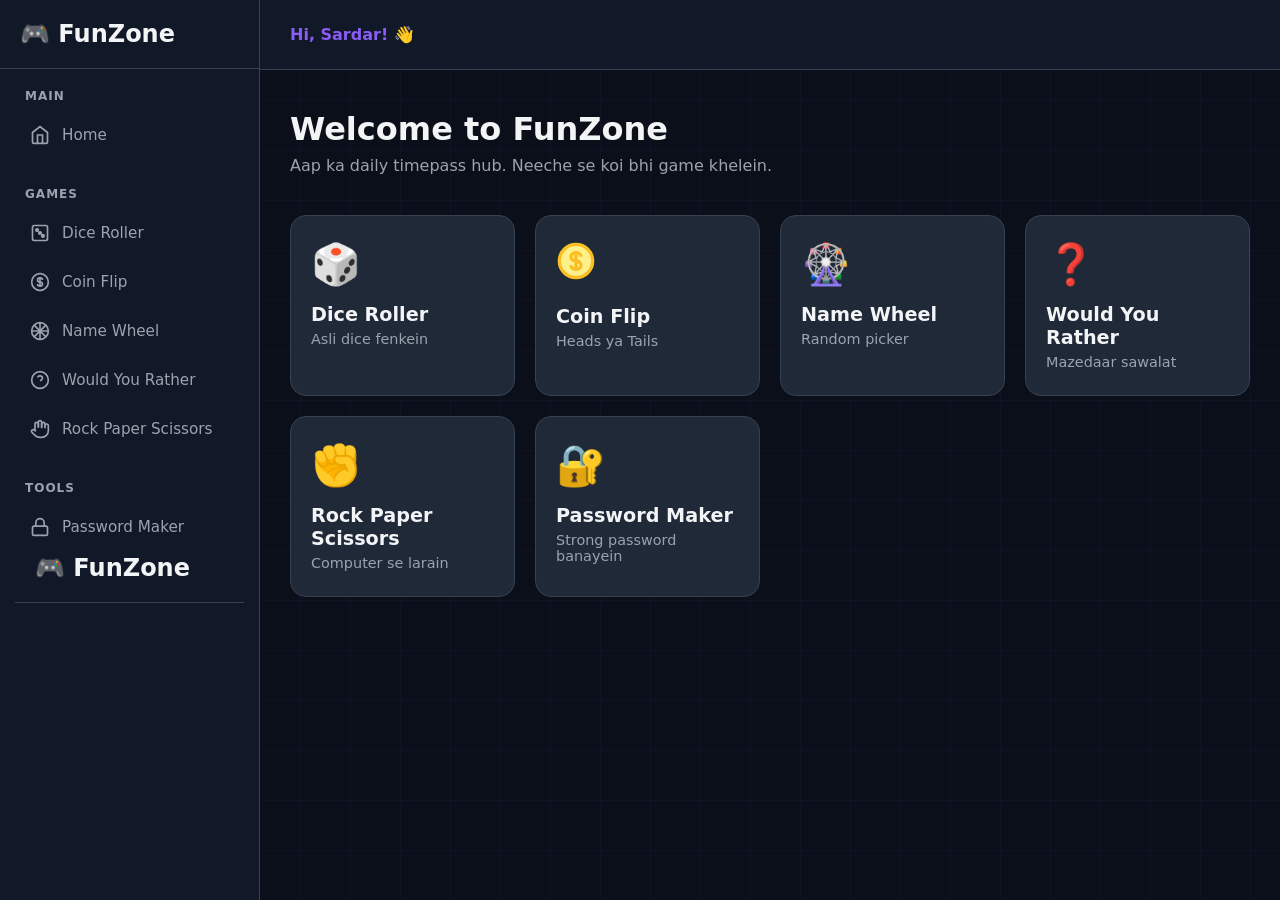
==== commit a689217a: "Refactor sidebar by removing dark mode and adding logo Removed dark mode toggle and added sidebar lo" ====
--- a/index.html
+++ b/index.html
@@ -16,7 +16,6 @@
     </div>
     
     <div class="sidebar-menu">
-      
       <!-- MAIN SECTION -->
       <p class="menu-title">MAIN</p>
       <a href="index.html" class="nav-link active">
@@ -54,18 +53,11 @@
         Password Maker
       </a>
 
-                  <!-- UPAR WALA DARK MODE -->
-      <div class="theme-toggle-container" style="margin-bottom: 10px;">
-        <span style="display: flex; align-items: center; gap: 12px; color: var(--text-muted); font-weight: 500;">
-          <svg style="width: 20px; height: 20px;" viewBox="0 0 24 24" fill="none" stroke="currentColor" stroke-width="2"><path d="M21 12.79A9 9 0 1 1 11.21 3 7 7 0 0 0 21 12.79z"></path></svg>
-          Dark Mode
-        </span>
-        <label class="theme-switch">
-          <input type="checkbox" id="themeCheckbox" onchange="toggleTheme()" checked>
-          <span class="slider round"></span>
-        </label>
-      </div>
-      <hr style="border-color: var(--border-color); margin: 10px 0 20px 0;">
+                     <div class="sidebar-logo">
+      🎮 FunZone
+    </div>
+    
+    <div class="sidebar-menu">
 
       <!-- MAIN SECTION -->
 
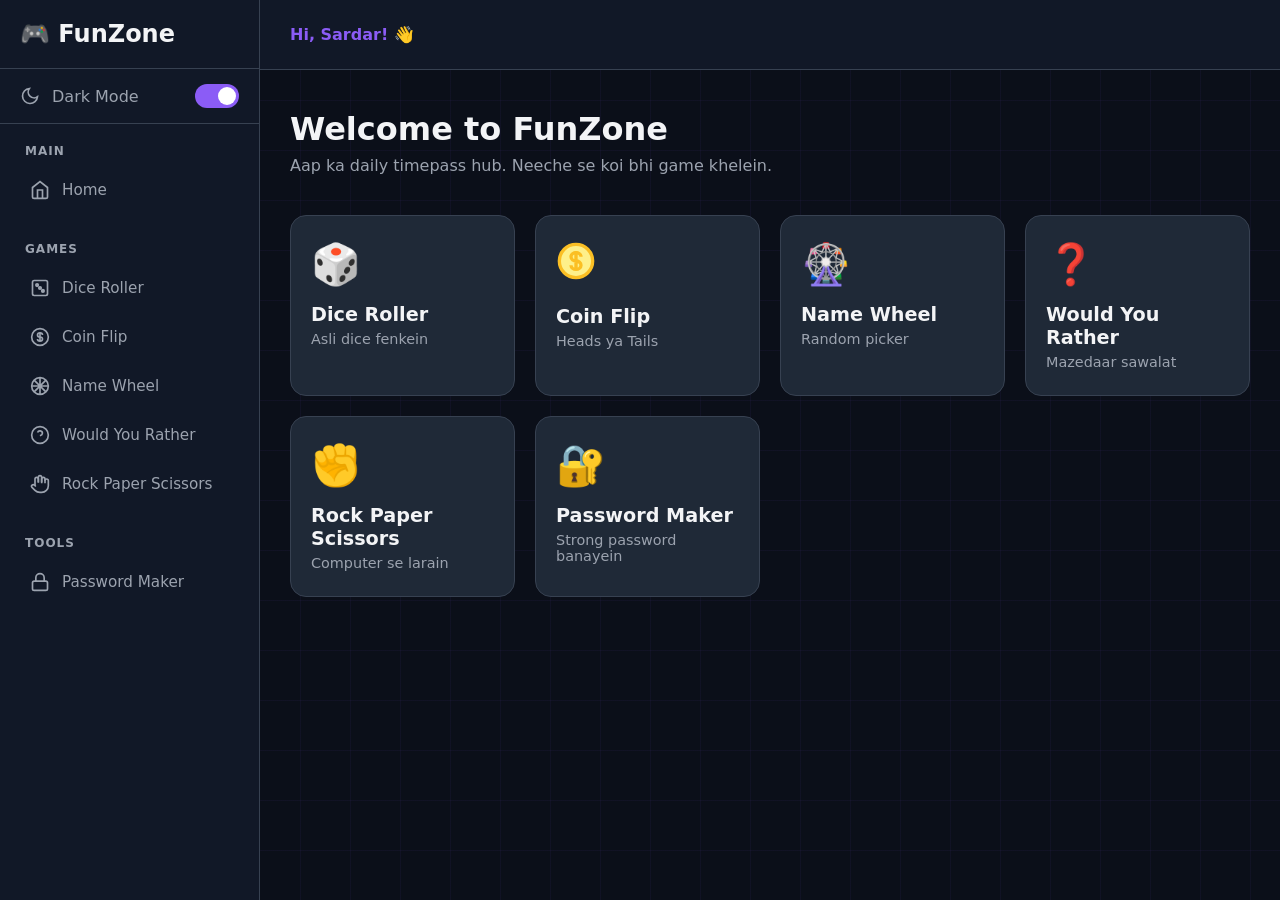
==== commit be6fd40a: "Update index.html" ====
--- a/index.html
+++ b/index.html
@@ -14,7 +14,17 @@
     <div class="sidebar-logo">
       🎮 FunZone
     </div>
-    
+        <!-- Dark Mode sab se upar -->
+    <div class="theme-toggle-container" style="padding: 15px 20px; border-bottom: 1px solid var(--border-color);">
+      <span style="display: flex; align-items: center; gap: 12px; color: var(--text-muted); font-weight: 500;">
+        <svg style="width: 20px; height: 20px;" viewBox="0 0 24 24" fill="none" stroke="currentColor" stroke-width="2"><path d="M21 12.79A9 9 0 1 1 11.21 3 7 7 0 0 0 21 12.79z"></path></svg>
+        Dark Mode
+      </span>
+      <label class="theme-switch">
+        <input type="checkbox" id="themeCheckbox" onchange="toggleTheme()" checked>
+        <span class="slider round"></span>
+      </label>
+    </div>
     <div class="sidebar-menu">
       <!-- MAIN SECTION -->
       <p class="menu-title">MAIN</p>
@@ -53,13 +63,7 @@
         Password Maker
       </a>
 
-                     <div class="sidebar-logo">
-      🎮 FunZone
-    </div>
-    
-    <div class="sidebar-menu">
-
-      <!-- MAIN SECTION -->
+                 
 
     </div>
   </aside>
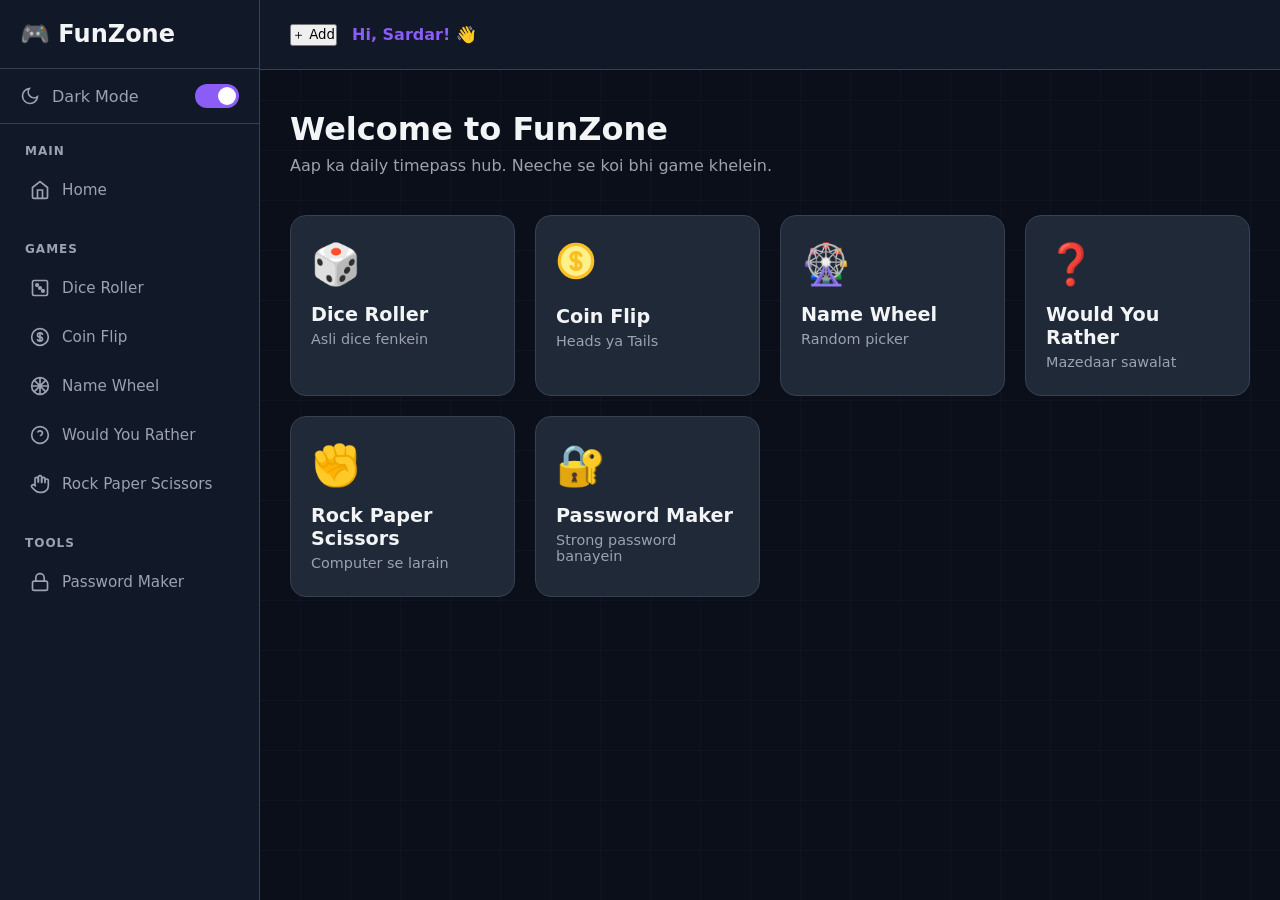
==== commit 444d98ea: "Update index.html" ====
--- a/index.html
+++ b/index.html
@@ -74,7 +74,8 @@
       <button class="menu-btn" onclick="toggleSidebar()">
         <span></span><span></span><span></span>
       </button>
-      <div class="topbar-right">
+            <div class="topbar-right" style="display: flex; align-items: center; gap: 15px;">
+        <button class="small-add-btn" onclick="alert('Naya game add karne ka function yahan aayega!')">＋ Add</button>
         <span class="user-profile">Hi, Sardar! 👋</span>
       </div>
     </header>
